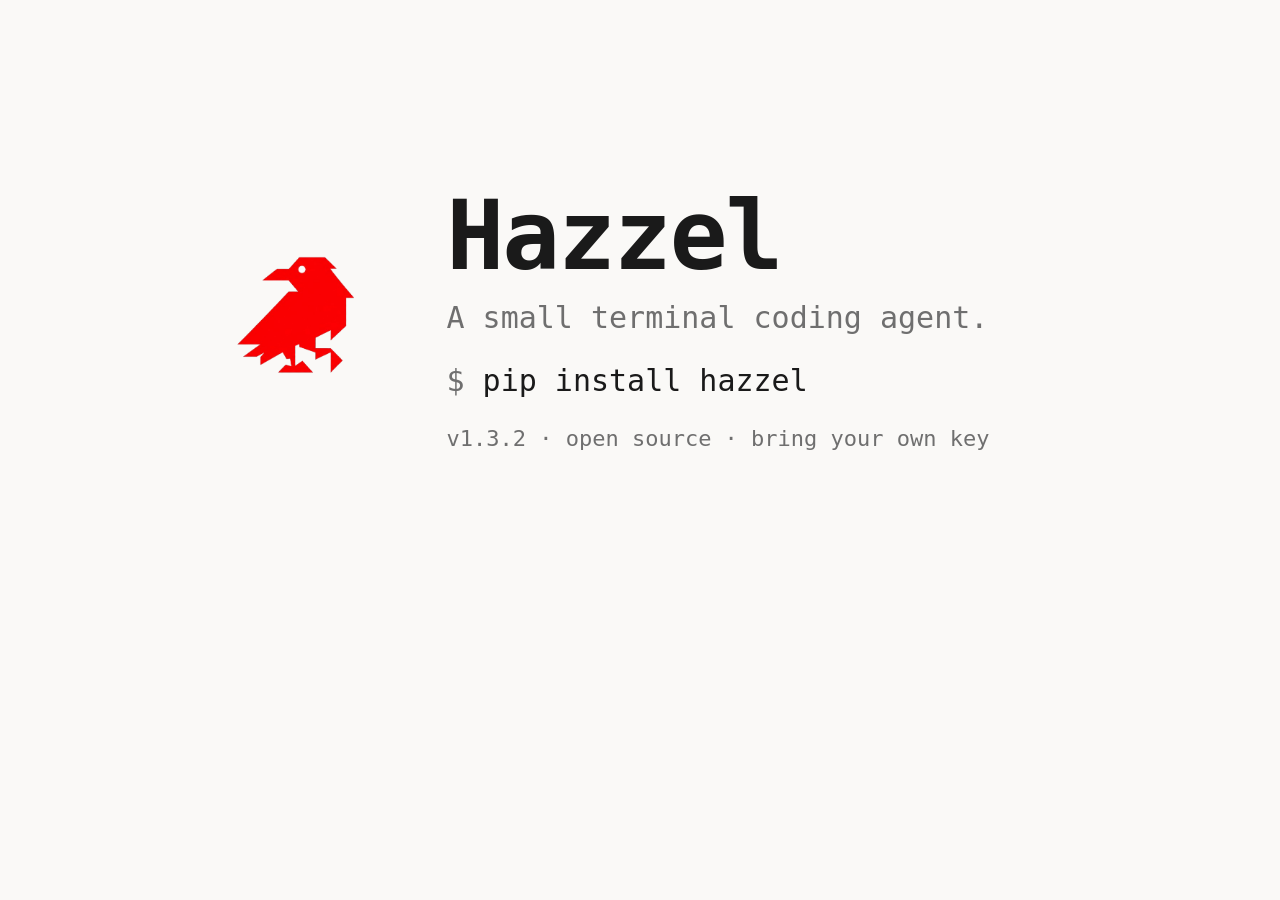
==== site/thumbnail.html @ 34606daa "feat(site): launch thumbnail 1200x630" ====
<!DOCTYPE html>
<html><head><meta charset="utf-8">
<style>
  * { margin: 0; padding: 0; box-sizing: border-box; }
  body {
    width: 1200px; height: 630px;
    background: #faf9f7; color: #1a1a1a;
    font-family: "JetBrains Mono", ui-monospace, Menlo, Consolas, monospace;
    display: flex; align-items: center; justify-content: center;
  }
  .card { display: flex; align-items: center; gap: 56px; }
  .card img { width: 180px; height: 180px; }
  h1 { font-size: 96px; letter-spacing: -2px; }
  .tag { font-size: 30px; color: #6f6f6f; margin: 8px 0 28px; }
  .cmd { font-size: 30px; }
  .cmd .p { color: #6f6f6f; }
  .cmd .r { color: #fa0002; font-weight: bold; }
  .meta { font-size: 22px; color: #6f6f6f; margin-top: 28px; }
</style></head>
<body><div class="card">
<img src="[data-uri]" alt="">
<div>
<h1>Hazzel</h1>
<div class="tag">A small terminal coding agent.</div>
<div class="cmd"><span class="p">$ </span>pip install hazzel</div>
<div class="meta">v1.3.2 &middot; open source &middot; bring your own key</div>
</div></div></body></html>
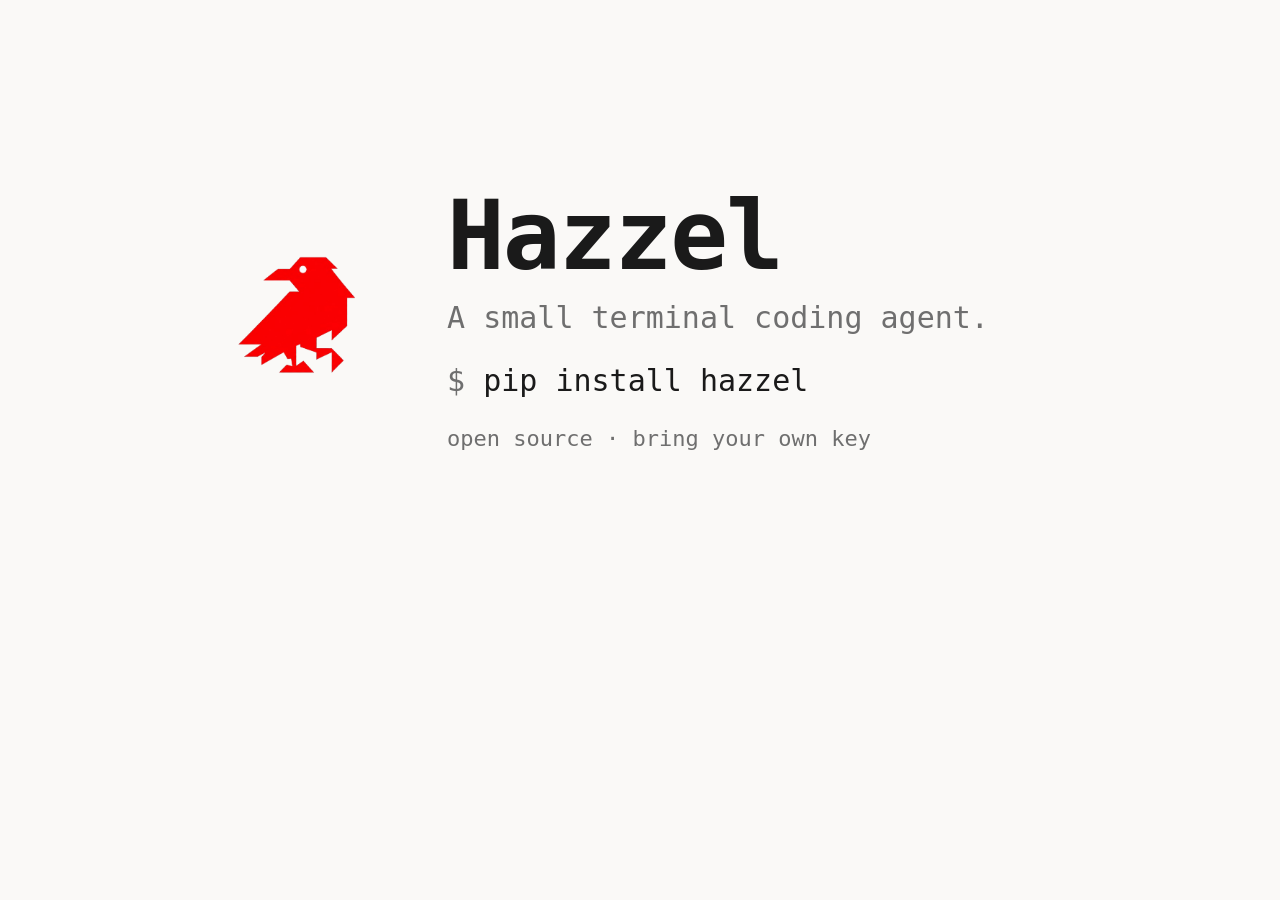
==== commit 5e0f432d: "feat(site): versionless thumbnail" ====
--- a/site/thumbnail.html
+++ b/site/thumbnail.html
@@ -23,5 +23,5 @@
 <h1>Hazzel</h1>
 <div class="tag">A small terminal coding agent.</div>
 <div class="cmd"><span class="p">$ </span>pip install hazzel</div>
-<div class="meta">v1.3.2 &middot; open source &middot; bring your own key</div>
+<div class="meta">open source &middot; bring your own key</div>
 </div></div></body></html>
